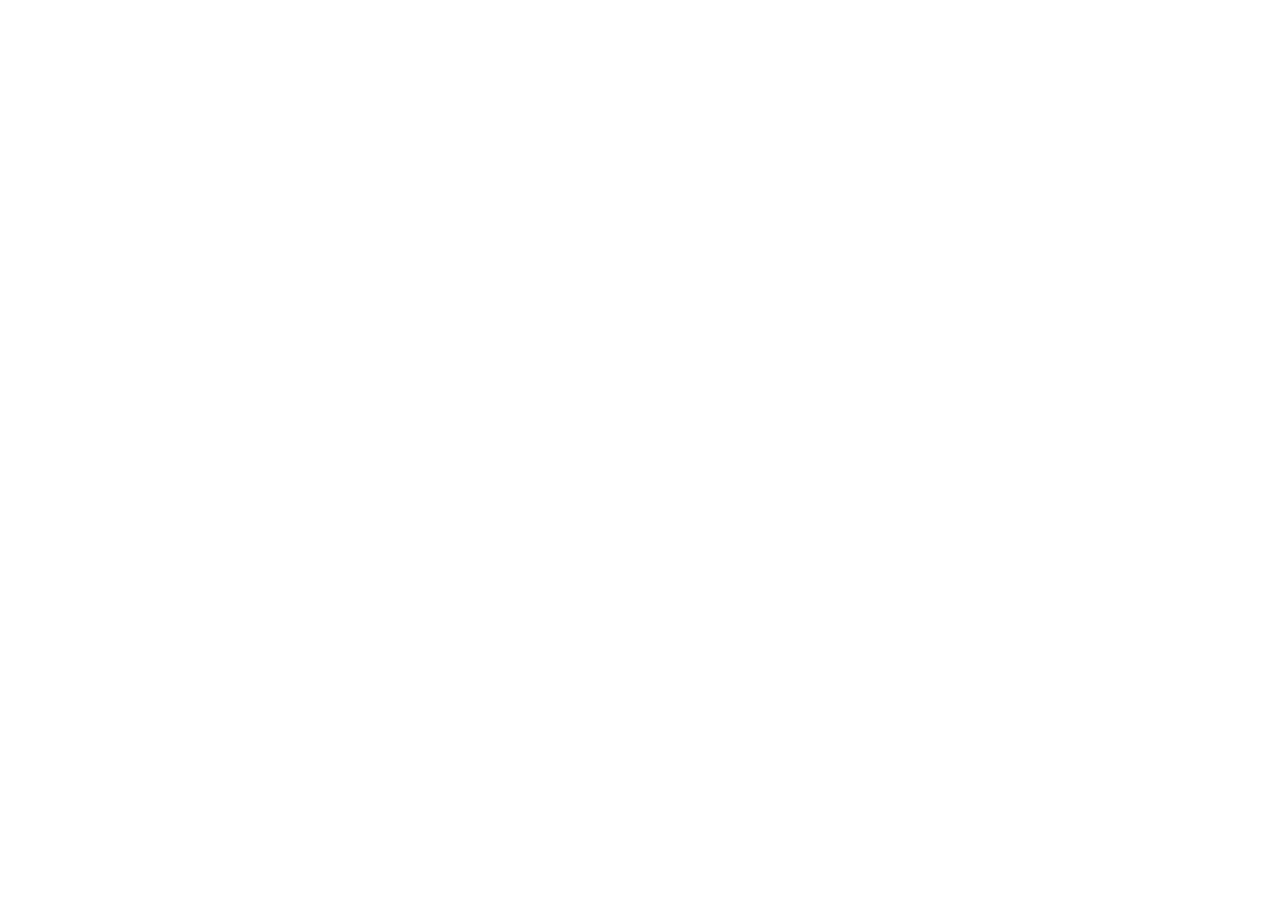
==== src/index.html @ 37e89976 "(main): Initial Commit" ====
<!DOCTYPE html>
<html lang="en">
    <head>
        <meta charset="UTF-8" />
        <meta name="viewport" content="width=device-width, initial-scale=1.0" />
        <title>Olx Clone</title>
        <link rel="stylesheet" href="style.css" />
        <link
            rel="stylesheet"
            href="https://cdnjs.cloudflare.com/ajax/libs/font-awesome/4.7.0/css/font-awesome.min.css"
        />
    </head>
    <body>
        <main>
            <section id="hero-section"></section>
        </main>

        <script src="https://cdn.jsdelivr.net/npm/gsap@3.12.5/dist/gsap.min.js"></script>
        <script src="index.js"></script>
    </body>
</html>
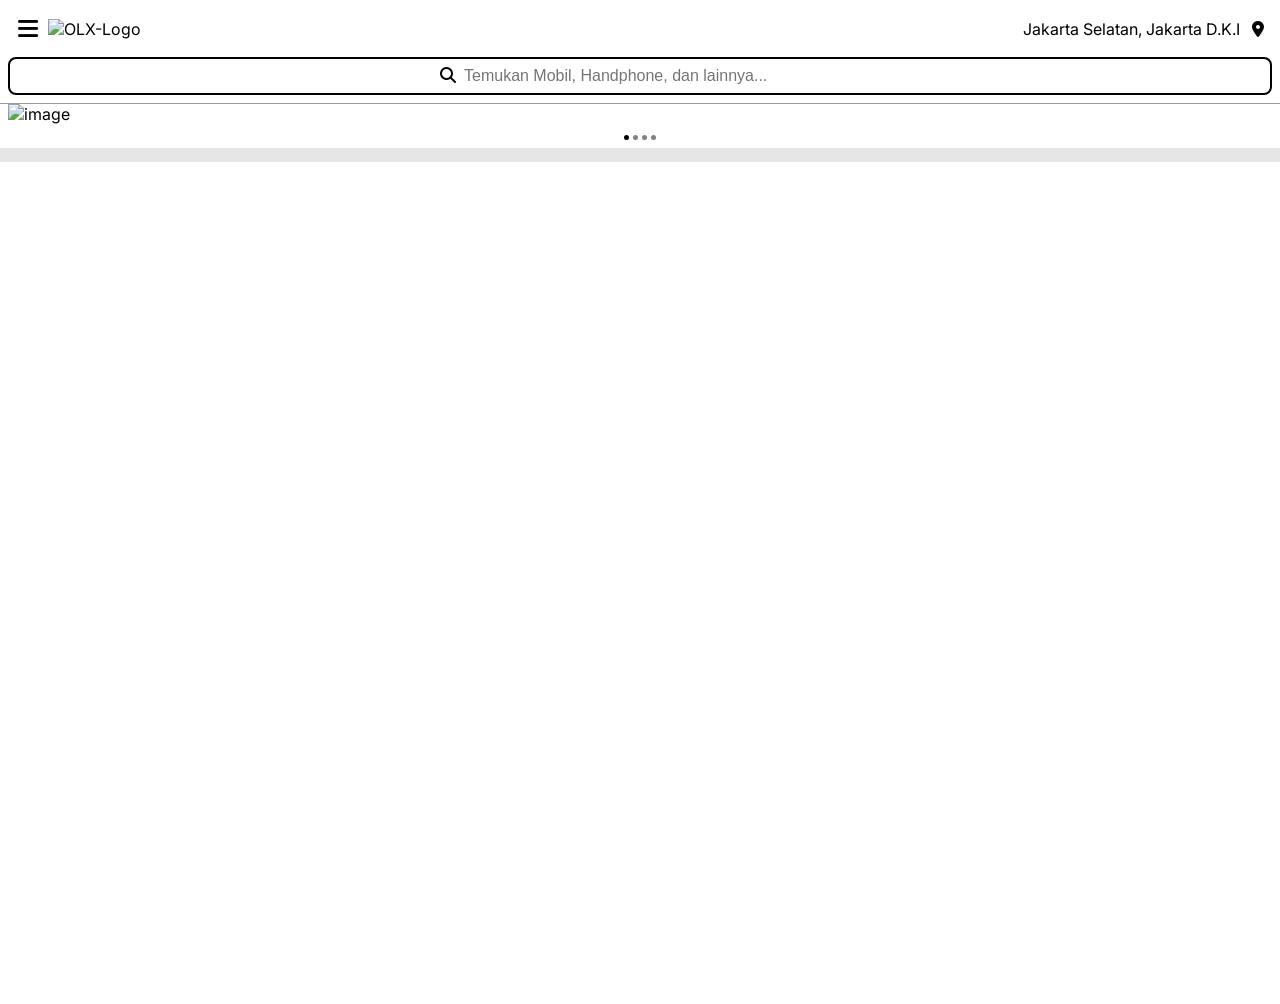
==== commit 9afa887e: "(main): add header-nav" ====
--- a/src/index.html
+++ b/src/index.html
@@ -4,15 +4,108 @@
         <meta charset="UTF-8" />
         <meta name="viewport" content="width=device-width, initial-scale=1.0" />
         <title>Olx Clone</title>
-        <link rel="stylesheet" href="style.css" />
         <link
             rel="stylesheet"
-            href="https://cdnjs.cloudflare.com/ajax/libs/font-awesome/4.7.0/css/font-awesome.min.css"
+            href="https://cdnjs.cloudflare.com/ajax/libs/font-awesome/6.5.1/css/all.min.css"
         />
+        <link rel="preconnect" href="https://fonts.googleapis.com" />
+        <link rel="preconnect" href="https://fonts.gstatic.com" crossorigin />
+        <link
+            href="https://fonts.googleapis.com/css2?family=Inter:wght@100..900&display=swap"
+            rel="stylesheet"
+        />
+        <link rel="stylesheet" href="style.css" />
     </head>
+
     <body>
+        <header>
+            <div class="top-nav">
+                <div class="left-top-nav">
+                    <div class="hamburger-menu">
+                        <i class="fa-solid fa-bars"></i>
+                    </div>
+
+                    <img
+                        src="https://statics.olx.co.id/olxid/astra_branding/olx-indonesia-logo.svg"
+                        alt="OLX-Logo"
+                    />
+                </div>
+
+                <div class="right-top-nav">
+                    <p>
+                        Jakarta Selatan, Jakarta D.K.I
+                        <span><i class="fa-solid fa-location-dot"></i></span>
+                    </p>
+                </div>
+            </div>
+
+            <div class="bot-nav">
+                <div class="search-bar">
+                    <label for="search-id">
+                        <i class="fa-solid fa-magnifying-glass"></i>
+                    </label>
+                    <input
+                        type="search"
+                        name="input-search"
+                        id="search-id"
+                        placeholder="Temukan Mobil, Handphone, dan lainnya..."
+                    />
+                </div>
+            </div>
+        </header>
+
         <main>
-            <section id="hero-section"></section>
+            <section id="hero-section">
+                <div class="image-container">
+                    <img
+                        src="https://apollo.olx.co.id/v1/files/65f72661bf2f7-OLXAUTO/image;f=png;s=480x0"
+                        alt="image"
+                    />
+                </div>
+
+                <div class="dots">
+                    <div class="dot">
+                        <span
+                            style="
+                                border-radius: 9999px;
+                                height: 5px;
+                                width: 5px;
+                                background-color: #010203;
+                                display: inline-block;
+                            "
+                        ></span>
+                        <span
+                            style="
+                                border-radius: 9999px;
+                                height: 5px;
+                                width: 5px;
+                                background-color: grey;
+                                display: inline-block;
+                            "
+                        ></span>
+                        <span
+                            style="
+                                border-radius: 9999px;
+                                height: 5px;
+                                width: 5px;
+                                background-color: grey;
+                                display: inline-block;
+                            "
+                        ></span>
+                        <span
+                            style="
+                                border-radius: 9999px;
+                                height: 5px;
+                                width: 5px;
+                                background-color: grey;
+                                display: inline-block;
+                            "
+                        ></span>
+                    </div>
+                </div>
+            </section>
+
+            <div class="spacer" />
         </main>
 
         <script src="https://cdn.jsdelivr.net/npm/gsap@3.12.5/dist/gsap.min.js"></script>
--- a/src/style.css
+++ b/src/style.css
@@ -0,0 +1,135 @@
+* {
+    margin: 0;
+    padding: 0;
+    box-sizing: border-box;
+}
+
+html,
+body {
+    color: #010203;
+    font-family: 'Inter', sans-serif;
+    -webkit-font-smoothing: antialiased;
+}
+
+body {
+    position: relative;
+}
+
+main {
+    min-height: 100vh;
+    width: 100%;
+    position: relative;
+    overflow-x: hidden;
+}
+
+header {
+    background-color: white;
+    z-index: 50;
+    top: 0px;
+    left: 0px;
+    position: sticky;
+    width: 100%;
+    height: 104px;
+    padding: 8px;
+    display: flex;
+    flex-direction: column;
+    gap: 8px 0;
+    border-bottom: 1px solid hsla(0, 0%, 50%, 0.8);
+}
+
+.top-nav {
+    width: 100%;
+    height: 50%;
+    display: flex;
+    justify-content: space-between;
+    align-items: center;
+}
+
+.bot-nav {
+    width: 100%;
+    height: 38px;
+    padding: 12px 16px;
+    display: flex;
+    align-items: center;
+    justify-content: center;
+    border: 2px solid #010203;
+    border-radius: 8px;
+}
+
+.left-top-nav {
+    display: flex;
+    justify-content: space-between;
+    align-items: center;
+}
+
+.right-top-nav {
+    display: flex;
+    justify-content: space-between;
+    align-items: center;
+}
+
+.hamburger-menu {
+    height: 40px;
+    width: 40px;
+    font-size: 23px;
+    text-align: center;
+    display: flex;
+    align-items: center;
+    justify-content: center;
+}
+
+.right-top-nav p span {
+    margin: 0 8px;
+}
+
+.search-bar label {
+    cursor: pointer;
+}
+
+#search-id {
+    cursor: pointer;
+    padding: 4px;
+    font-size: 16px;
+    white-space: nowrap;
+    overflow: hidden;
+    text-overflow: ellipsis;
+    width: 380px;
+    outline: 0;
+    border: none;
+}
+
+#hero-section {
+    padding: 0 8px;
+    width: 100%;
+    height: 100%;
+}
+
+.image-container img {
+    width: 100%;
+    height: 100%;
+    object-fit: cover;
+}
+
+.dots {
+    width: 100%;
+    display: flex;
+    justify-content: center;
+    align-items: center;
+}
+
+.dot {
+    margin: 0 auto;
+}
+
+.spacer {
+    margin-top: 4px;
+    width: 100%;
+    height: 14px;
+    background-color: hsla(0, 0%, 50%, 0.2);
+}
+
+@media screen and (max-width: 480px) {
+    .hamburger-menu {
+        display: none;
+    }
+}
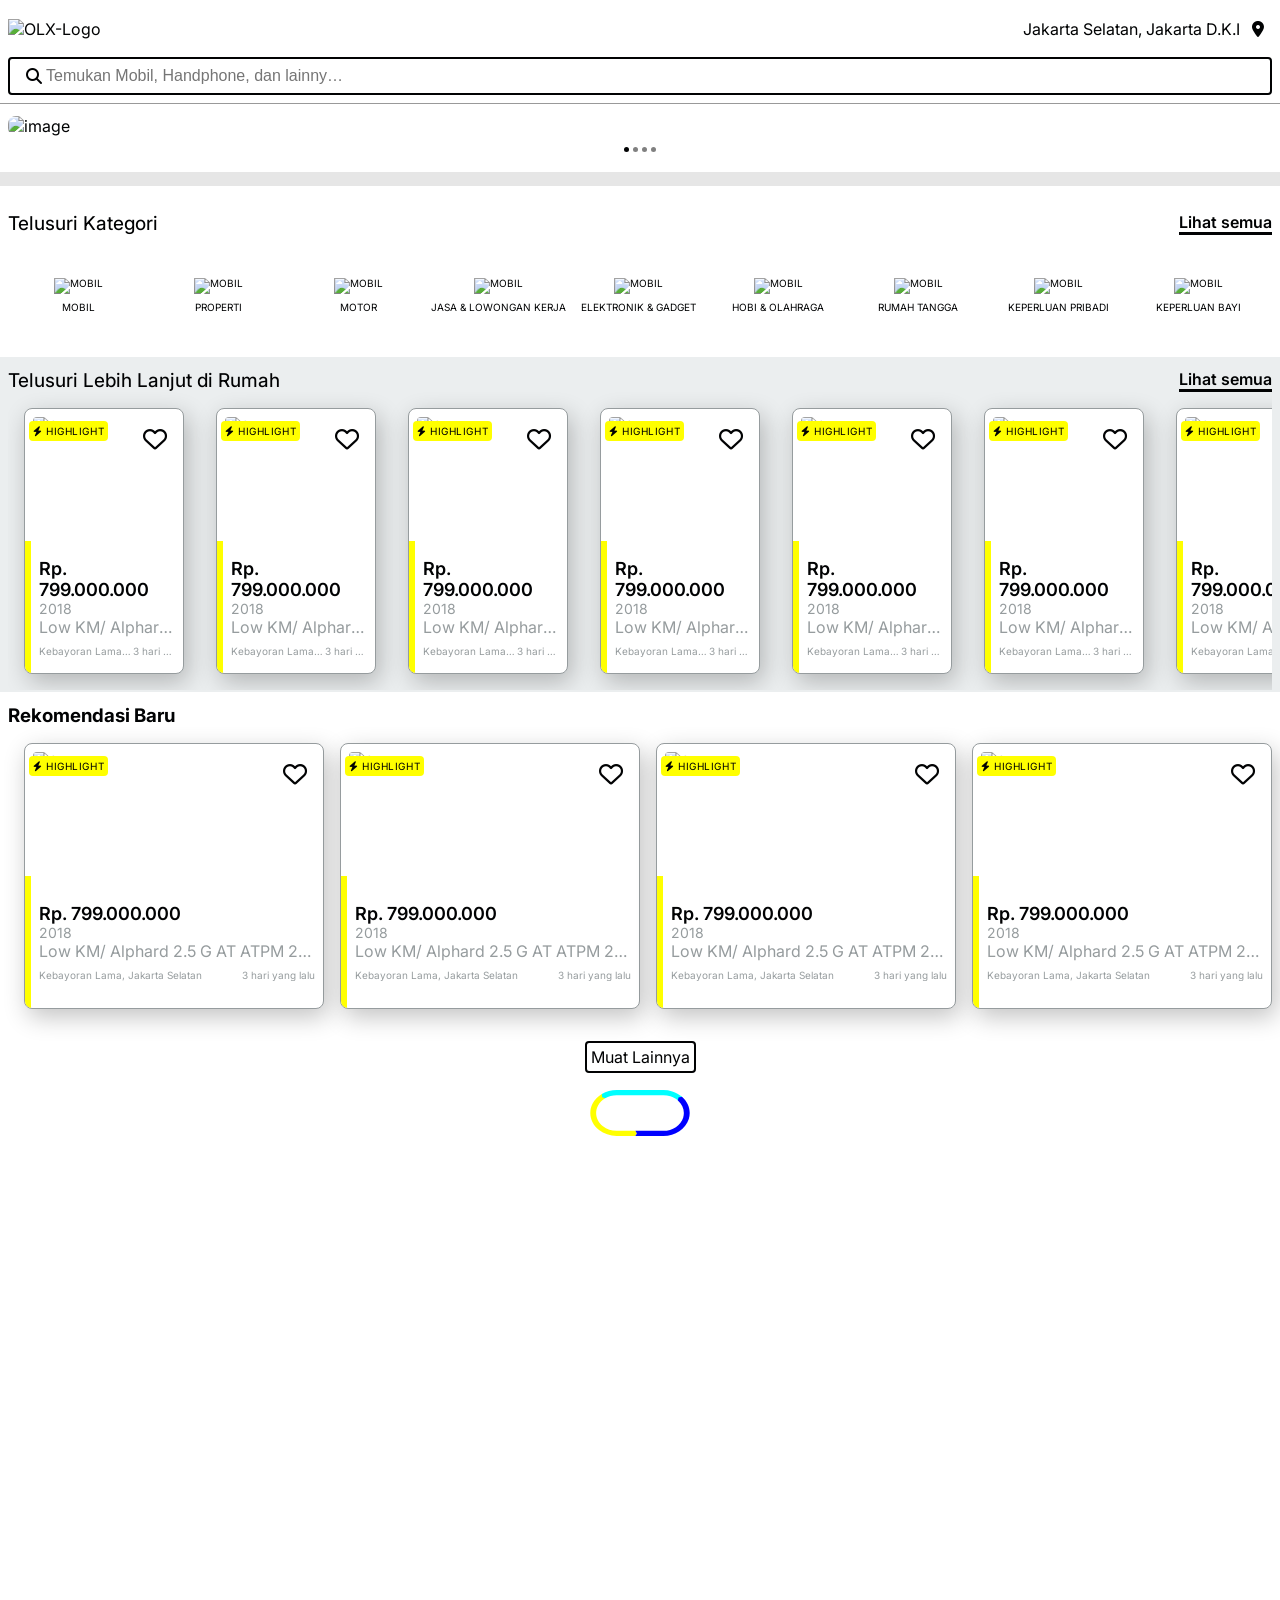
==== commit da958b83: "(main): save-point landing-page" ====
--- a/src/index.html
+++ b/src/index.html
@@ -55,7 +55,7 @@
         </header>
 
         <main>
-            <section id="hero-section">
+            <section id="hero-section" class="container">
                 <div class="image-container">
                     <img
                         src="https://apollo.olx.co.id/v1/files/65f72661bf2f7-OLXAUTO/image;f=png;s=480x0"
@@ -105,7 +105,698 @@
                 </div>
             </section>
 
-            <div class="spacer" />
+            <div class="spacer"></div>
+
+            <section id="category-section" class="container">
+                <div class="category-title">
+                    <span>Telusuri Kategori</span>
+                    <span>Lihat semua</span>
+                </div>
+
+                <div class="category">
+                    <div class="category-icon">
+                        <picture>
+                            <img
+                                src="https://statics.olx.co.id/olxid/category_icons/v4/category_86_2x.png"
+                                alt="mobil"
+                            />
+                        </picture>
+                        <figcaption>mobil</figcaption>
+                    </div>
+                    <div class="category-icon">
+                        <picture>
+                            <img
+                                src="https://statics.olx.co.id/olxid/category_icons/v4/category_88_2x.png"
+                                alt="mobil"
+                            />
+                        </picture>
+                        <figcaption>properti</figcaption>
+                    </div>
+                    <div class="category-icon">
+                        <picture>
+                            <img
+                                src="https://statics.olx.co.id/olxid/category_icons/v4/category_87_2x.png"
+                                alt="mobil"
+                            />
+                        </picture>
+                        <figcaption>motor</figcaption>
+                    </div>
+                    <div class="category-icon">
+                        <picture>
+                            <img
+                                src="https://statics.olx.co.id/olxid/category_icons/v4/category_97_2x.png"
+                                alt="mobil"
+                            />
+                        </picture>
+                        <figcaption>jasa & lowongan kerjA</figcaption>
+                    </div>
+                    <div class="category-icon">
+                        <picture>
+                            <img
+                                src="https://statics.olx.co.id/olxid/category_icons/v4/category_92_2x.png"
+                                alt="mobil"
+                            />
+                        </picture>
+                        <figcaption>ELEKTRONIK & gadget</figcaption>
+                    </div>
+                    <div class="category-icon">
+                        <picture>
+                            <img
+                                src="https://statics.olx.co.id/olxid/category_icons/v4/category_94_2x.png"
+                                alt="mobil"
+                            />
+                        </picture>
+                        <figcaption>hobi & olahraga</figcaption>
+                    </div>
+                    <div class="category-icon">
+                        <picture>
+                            <img
+                                src="https://statics.olx.co.id/olxid/category_icons/v4/category_89_2x.png"
+                                alt="mobil"
+                            />
+                        </picture>
+                        <figcaption>rumah tangga</figcaption>
+                    </div>
+                    <div class="category-icon">
+                        <picture>
+                            <img
+                                src="https://statics.olx.co.id/olxid/category_icons/v4/category_98_2x.png"
+                                alt="mobil"
+                            />
+                        </picture>
+                        <figcaption>keperluan pribadi</figcaption>
+                    </div>
+                    <div class="category-icon">
+                        <picture>
+                            <img
+                                src="https://statics.olx.co.id/olxid/category_icons/v4/category_96_2x.png"
+                                alt="mobil"
+                            />
+                        </picture>
+                        <figcaption>keperluan bayi</figcaption>
+                    </div>
+                    <div class="category-icon">
+                        <picture>
+                            <img
+                                src="https://statics.olx.co.id/olxid/category_icons/v4/category_90_2x.png"
+                                alt="mobil"
+                            />
+                        </picture>
+                        <figcaption>kantor & industri</figcaption>
+                    </div>
+                </div>
+            </section>
+
+            <section
+                id="product-section"
+                class="container"
+                style="background-color: #ebeeef"
+            >
+                <div class="category-title">
+                    <span>Telusuri Lebih Lanjut di Rumah</span>
+                    <span>Lihat semua</span>
+                </div>
+
+                <div class="category">
+                    <div class="card-product">
+                        <a href="detail.html" class="card">
+                            <div class="top-card">
+                                <figure>
+                                    <img
+                                        src="https://apollo.olx.co.id:443/v1/files/65fae90550500-ID/image;s=272x0"
+                                        alt="foto"
+                                    />
+                                    <span
+                                        ><i class="fa-solid fa-bolt"></i>
+                                        Highlight</span
+                                    >
+                                    <span
+                                        ><i class="fa-regular fa-heart"></i
+                                    ></span>
+                                </figure>
+                            </div>
+
+                            <div class="bottom-card">
+                                <div class="top-caption">
+                                    <span class="ib price"
+                                        >Rp. 799.000.000</span
+                                    >
+                                    <span class="ib year">2018</span>
+                                    <span class="ib caption"
+                                        >Low KM/ Alphard 2.5 G AT ATPM 2018
+                                        Istimewa</span
+                                    >
+                                </div>
+                                <div class="bottom-caption">
+                                    <span>
+                                        Kebayoran Lama, Jakarta Selatan
+                                    </span>
+                                    <span>3 hari yang lalu</span>
+                                </div>
+                            </div>
+                        </a>
+                    </div>
+                    <div class="card-product">
+                        <a href="detail.html" class="card">
+                            <div class="top-card">
+                                <figure>
+                                    <img
+                                        src="https://apollo.olx.co.id:443/v1/files/65fae90550500-ID/image;s=272x0"
+                                        alt="foto"
+                                    />
+                                    <span
+                                        ><i class="fa-solid fa-bolt"></i>
+                                        Highlight</span
+                                    >
+                                    <span
+                                        ><i class="fa-regular fa-heart"></i
+                                    ></span>
+                                </figure>
+                            </div>
+
+                            <div class="bottom-card">
+                                <div class="top-caption">
+                                    <span class="ib price"
+                                        >Rp. 799.000.000</span
+                                    >
+                                    <span class="ib year">2018</span>
+                                    <span class="ib caption"
+                                        >Low KM/ Alphard 2.5 G AT ATPM 2018
+                                        Istimewa</span
+                                    >
+                                </div>
+                                <div class="bottom-caption">
+                                    <span>
+                                        Kebayoran Lama, Jakarta Selatan
+                                    </span>
+                                    <span>3 hari yang lalu</span>
+                                </div>
+                            </div>
+                        </a>
+                    </div>
+                    <div class="card-product">
+                        <a href="detail.html" class="card">
+                            <div class="top-card">
+                                <figure>
+                                    <img
+                                        src="https://apollo.olx.co.id:443/v1/files/65fae90550500-ID/image;s=272x0"
+                                        alt="foto"
+                                    />
+                                    <span
+                                        ><i class="fa-solid fa-bolt"></i>
+                                        Highlight</span
+                                    >
+                                    <span
+                                        ><i class="fa-regular fa-heart"></i
+                                    ></span>
+                                </figure>
+                            </div>
+
+                            <div class="bottom-card">
+                                <div class="top-caption">
+                                    <span class="ib price"
+                                        >Rp. 799.000.000</span
+                                    >
+                                    <span class="ib year">2018</span>
+                                    <span class="ib caption"
+                                        >Low KM/ Alphard 2.5 G AT ATPM 2018
+                                        Istimewa</span
+                                    >
+                                </div>
+                                <div class="bottom-caption">
+                                    <span>
+                                        Kebayoran Lama, Jakarta Selatan
+                                    </span>
+                                    <span>3 hari yang lalu</span>
+                                </div>
+                            </div>
+                        </a>
+                    </div>
+                    <div class="card-product">
+                        <a href="detail.html" class="card">
+                            <div class="top-card">
+                                <figure>
+                                    <img
+                                        src="https://apollo.olx.co.id:443/v1/files/65fae90550500-ID/image;s=272x0"
+                                        alt="foto"
+                                    />
+                                    <span
+                                        ><i class="fa-solid fa-bolt"></i>
+                                        Highlight</span
+                                    >
+                                    <span
+                                        ><i class="fa-regular fa-heart"></i
+                                    ></span>
+                                </figure>
+                            </div>
+
+                            <div class="bottom-card">
+                                <div class="top-caption">
+                                    <span class="ib price"
+                                        >Rp. 799.000.000</span
+                                    >
+                                    <span class="ib year">2018</span>
+                                    <span class="ib caption"
+                                        >Low KM/ Alphard 2.5 G AT ATPM 2018
+                                        Istimewa</span
+                                    >
+                                </div>
+                                <div class="bottom-caption">
+                                    <span>
+                                        Kebayoran Lama, Jakarta Selatan
+                                    </span>
+                                    <span>3 hari yang lalu</span>
+                                </div>
+                            </div>
+                        </a>
+                    </div>
+                    <div class="card-product">
+                        <a href="detail.html" class="card">
+                            <div class="top-card">
+                                <figure>
+                                    <img
+                                        src="https://apollo.olx.co.id:443/v1/files/65fae90550500-ID/image;s=272x0"
+                                        alt="foto"
+                                    />
+                                    <span
+                                        ><i class="fa-solid fa-bolt"></i>
+                                        Highlight</span
+                                    >
+                                    <span
+                                        ><i class="fa-regular fa-heart"></i
+                                    ></span>
+                                </figure>
+                            </div>
+
+                            <div class="bottom-card">
+                                <div class="top-caption">
+                                    <span class="ib price"
+                                        >Rp. 799.000.000</span
+                                    >
+                                    <span class="ib year">2018</span>
+                                    <span class="ib caption"
+                                        >Low KM/ Alphard 2.5 G AT ATPM 2018
+                                        Istimewa</span
+                                    >
+                                </div>
+                                <div class="bottom-caption">
+                                    <span>
+                                        Kebayoran Lama, Jakarta Selatan
+                                    </span>
+                                    <span>3 hari yang lalu</span>
+                                </div>
+                            </div>
+                        </a>
+                    </div>
+                    <div class="card-product">
+                        <a href="detail.html" class="card">
+                            <div class="top-card">
+                                <figure>
+                                    <img
+                                        src="https://apollo.olx.co.id:443/v1/files/65fae90550500-ID/image;s=272x0"
+                                        alt="foto"
+                                    />
+                                    <span
+                                        ><i class="fa-solid fa-bolt"></i>
+                                        Highlight</span
+                                    >
+                                    <span
+                                        ><i class="fa-regular fa-heart"></i
+                                    ></span>
+                                </figure>
+                            </div>
+
+                            <div class="bottom-card">
+                                <div class="top-caption">
+                                    <span class="ib price"
+                                        >Rp. 799.000.000</span
+                                    >
+                                    <span class="ib year">2018</span>
+                                    <span class="ib caption"
+                                        >Low KM/ Alphard 2.5 G AT ATPM 2018
+                                        Istimewa</span
+                                    >
+                                </div>
+                                <div class="bottom-caption">
+                                    <span>
+                                        Kebayoran Lama, Jakarta Selatan
+                                    </span>
+                                    <span>3 hari yang lalu</span>
+                                </div>
+                            </div>
+                        </a>
+                    </div>
+                    <div class="card-product">
+                        <a href="detail.html" class="card">
+                            <div class="top-card">
+                                <figure>
+                                    <img
+                                        src="https://apollo.olx.co.id:443/v1/files/65fae90550500-ID/image;s=272x0"
+                                        alt="foto"
+                                    />
+                                    <span
+                                        ><i class="fa-solid fa-bolt"></i>
+                                        Highlight</span
+                                    >
+                                    <span
+                                        ><i class="fa-regular fa-heart"></i
+                                    ></span>
+                                </figure>
+                            </div>
+
+                            <div class="bottom-card">
+                                <div class="top-caption">
+                                    <span class="ib price"
+                                        >Rp. 799.000.000</span
+                                    >
+                                    <span class="ib year">2018</span>
+                                    <span class="ib caption"
+                                        >Low KM/ Alphard 2.5 G AT ATPM 2018
+                                        Istimewa</span
+                                    >
+                                </div>
+                                <div class="bottom-caption">
+                                    <span>
+                                        Kebayoran Lama, Jakarta Selatan
+                                    </span>
+                                    <span>3 hari yang lalu</span>
+                                </div>
+                            </div>
+                        </a>
+                    </div>
+                    <div class="card-product">
+                        <a href="detail.html" class="card">
+                            <div class="top-card">
+                                <figure>
+                                    <img
+                                        src="https://apollo.olx.co.id:443/v1/files/65fae90550500-ID/image;s=272x0"
+                                        alt="foto"
+                                    />
+                                    <span
+                                        ><i class="fa-solid fa-bolt"></i>
+                                        Highlight</span
+                                    >
+                                    <span
+                                        ><i class="fa-regular fa-heart"></i
+                                    ></span>
+                                </figure>
+                            </div>
+
+                            <div class="bottom-card">
+                                <div class="top-caption">
+                                    <span class="ib price"
+                                        >Rp. 799.000.000</span
+                                    >
+                                    <span class="ib year">2018</span>
+                                    <span class="ib caption"
+                                        >Low KM/ Alphard 2.5 G AT ATPM 2018
+                                        Istimewa</span
+                                    >
+                                </div>
+                                <div class="bottom-caption">
+                                    <span>
+                                        Kebayoran Lama, Jakarta Selatan
+                                    </span>
+                                    <span>3 hari yang lalu</span>
+                                </div>
+                            </div>
+                        </a>
+                    </div>
+                    <div class="card-product">
+                        <a href="detail.html" class="card">
+                            <div class="top-card">
+                                <figure>
+                                    <img
+                                        src="https://apollo.olx.co.id:443/v1/files/65fae90550500-ID/image;s=272x0"
+                                        alt="foto"
+                                    />
+                                    <span
+                                        ><i class="fa-solid fa-bolt"></i>
+                                        Highlight</span
+                                    >
+                                    <span
+                                        ><i class="fa-regular fa-heart"></i
+                                    ></span>
+                                </figure>
+                            </div>
+
+                            <div class="bottom-card">
+                                <div class="top-caption">
+                                    <span class="ib price"
+                                        >Rp. 799.000.000</span
+                                    >
+                                    <span class="ib year">2018</span>
+                                    <span class="ib caption"
+                                        >Low KM/ Alphard 2.5 G AT ATPM 2018
+                                        Istimewa</span
+                                    >
+                                </div>
+                                <div class="bottom-caption">
+                                    <span>
+                                        Kebayoran Lama, Jakarta Selatan
+                                    </span>
+                                    <span>3 hari yang lalu</span>
+                                </div>
+                            </div>
+                        </a>
+                    </div>
+                    <div class="card-product">
+                        <a href="detail.html" class="card">
+                            <div class="top-card">
+                                <figure>
+                                    <img
+                                        src="https://apollo.olx.co.id:443/v1/files/65fae90550500-ID/image;s=272x0"
+                                        alt="foto"
+                                    />
+                                    <span
+                                        ><i class="fa-solid fa-bolt"></i>
+                                        Highlight</span
+                                    >
+                                    <span
+                                        ><i class="fa-regular fa-heart"></i
+                                    ></span>
+                                </figure>
+                            </div>
+
+                            <div class="bottom-card">
+                                <div class="top-caption">
+                                    <span class="ib price"
+                                        >Rp. 799.000.000</span
+                                    >
+                                    <span class="ib year">2018</span>
+                                    <span class="ib caption"
+                                        >Low KM/ Alphard 2.5 G AT ATPM 2018
+                                        Istimewa</span
+                                    >
+                                </div>
+                                <div class="bottom-caption">
+                                    <span>
+                                        Kebayoran Lama, Jakarta Selatan
+                                    </span>
+                                    <span>3 hari yang lalu</span>
+                                </div>
+                            </div>
+                        </a>
+                    </div>
+                </div>
+            </section>
+
+            <section id="highlight-section" class="container">
+                <h3>Rekomendasi Baru</h3>
+
+                <div class="highlight-product">
+                    <div class="card-product">
+                        <a href="detail.html" class="card">
+                            <div class="top-card">
+                                <figure>
+                                    <img
+                                        src="https://apollo.olx.co.id:443/v1/files/65fae90550500-ID/image;s=272x0"
+                                        alt="foto"
+                                    />
+                                    <span
+                                        ><i class="fa-solid fa-bolt"></i>
+                                        Highlight</span
+                                    >
+                                    <span
+                                        ><i class="fa-regular fa-heart"></i
+                                    ></span>
+                                </figure>
+                            </div>
+
+                            <div class="bottom-card">
+                                <div class="top-caption">
+                                    <span class="ib price"
+                                        >Rp. 799.000.000</span
+                                    >
+                                    <span class="ib year">2018</span>
+                                    <span class="ib caption"
+                                        >Low KM/ Alphard 2.5 G AT ATPM 2018
+                                        Istimewa</span
+                                    >
+                                </div>
+                                <div class="bottom-caption">
+                                    <span>
+                                        Kebayoran Lama, Jakarta Selatan
+                                    </span>
+                                    <span>3 hari yang lalu</span>
+                                </div>
+                            </div>
+                        </a>
+                    </div>
+                    <div class="card-product">
+                        <a href="detail.html" class="card">
+                            <div class="top-card">
+                                <figure>
+                                    <img
+                                        src="https://apollo.olx.co.id:443/v1/files/65fae90550500-ID/image;s=272x0"
+                                        alt="foto"
+                                    />
+                                    <span
+                                        ><i class="fa-solid fa-bolt"></i>
+                                        Highlight</span
+                                    >
+                                    <span
+                                        ><i class="fa-regular fa-heart"></i
+                                    ></span>
+                                </figure>
+                            </div>
+
+                            <div class="bottom-card">
+                                <div class="top-caption">
+                                    <span class="ib price"
+                                        >Rp. 799.000.000</span
+                                    >
+                                    <span class="ib year">2018</span>
+                                    <span class="ib caption"
+                                        >Low KM/ Alphard 2.5 G AT ATPM 2018
+                                        Istimewa</span
+                                    >
+                                </div>
+                                <div class="bottom-caption">
+                                    <span>
+                                        Kebayoran Lama, Jakarta Selatan
+                                    </span>
+                                    <span>3 hari yang lalu</span>
+                                </div>
+                            </div>
+                        </a>
+                    </div>
+                    <div class="card-product">
+                        <a href="detail.html" class="card">
+                            <div class="top-card">
+                                <figure>
+                                    <img
+                                        src="https://apollo.olx.co.id:443/v1/files/65fae90550500-ID/image;s=272x0"
+                                        alt="foto"
+                                    />
+                                    <span
+                                        ><i class="fa-solid fa-bolt"></i>
+                                        Highlight</span
+                                    >
+                                    <span
+                                        ><i class="fa-regular fa-heart"></i
+                                    ></span>
+                                </figure>
+                            </div>
+
+                            <div class="bottom-card">
+                                <div class="top-caption">
+                                    <span class="ib price"
+                                        >Rp. 799.000.000</span
+                                    >
+                                    <span class="ib year">2018</span>
+                                    <span class="ib caption"
+                                        >Low KM/ Alphard 2.5 G AT ATPM 2018
+                                        Istimewa</span
+                                    >
+                                </div>
+                                <div class="bottom-caption">
+                                    <span>
+                                        Kebayoran Lama, Jakarta Selatan
+                                    </span>
+                                    <span>3 hari yang lalu</span>
+                                </div>
+                            </div>
+                        </a>
+                    </div>
+                    <div class="card-product">
+                        <a href="detail.html" class="card">
+                            <div class="top-card">
+                                <figure>
+                                    <img
+                                        src="https://apollo.olx.co.id:443/v1/files/65fae90550500-ID/image;s=272x0"
+                                        alt="foto"
+                                    />
+                                    <span
+                                        ><i class="fa-solid fa-bolt"></i>
+                                        Highlight</span
+                                    >
+                                    <span
+                                        ><i class="fa-regular fa-heart"></i
+                                    ></span>
+                                </figure>
+                            </div>
+
+                            <div class="bottom-card">
+                                <div class="top-caption">
+                                    <span class="ib price"
+                                        >Rp. 799.000.000</span
+                                    >
+                                    <span class="ib year">2018</span>
+                                    <span class="ib caption"
+                                        >Low KM/ Alphard 2.5 G AT ATPM 2018
+                                        Istimewa</span
+                                    >
+                                </div>
+                                <div class="bottom-caption">
+                                    <span>
+                                        Kebayoran Lama, Jakarta Selatan
+                                    </span>
+                                    <span>3 hari yang lalu</span>
+                                </div>
+                            </div>
+                        </a>
+                    </div>
+                </div>
+
+                <div class="load-more">
+                    <span>Muat Lainnya</span>
+                </div>
+
+                <div
+                    style="
+                        margin-top: 14px;
+                        width: 100%;
+                        height: 100%;
+                        display: flex;
+                        justify-content: center;
+                        align-items: center;
+                    "
+                >
+                    <svg width="104" height="48" viewBox="0 0 1603 768">
+                        <g>
+                            <path
+                                style="fill: #ffffff"
+                                d="M434.442 16.944h718.82c202.72 0 367.057 164.337 367.057 367.058s-164.337 367.057-367.057 367.057h-718.82c-202.721 0-367.058-164.337-367.058-367.058s164.337-367.058 367.058-367.058z"
+                            ></path>
+                            <path
+                                style="fill: yellow"
+                                d="M427.241 669.489c-80.917 0-158.59-25.926-218.705-73.004l-0.016-0.014c-69.113-54.119-108.754-131.557-108.754-212.474 0-41.070 9.776-80.712 29.081-117.797 25.058-48.139 64.933-89.278 115.333-118.966l-52.379-67.581c-64.73 38.122-115.955 90.98-148.159 152.845-24.842 47.745-37.441 98.726-37.441 151.499 0 104.027 50.962 203.61 139.799 273.175h0.016c77.312 60.535 177.193 93.887 281.22 93.887h299.699l25.138-40.783-25.138-40.783h-299.698z"
+                            ></path>
+                            <path
+                                style="fill: cyan"
+                                d="M1318.522 38.596v0c-45.72-14.369-93.752-21.658-142.762-21.658h-748.511c-84.346 0-165.764 21.683-235.441 62.713l3.118 51.726 49.245 15.865c54.16-31.895 117.452-48.739 183.073-48.739h748.511c38.159 0 75.52 5.657 111.029 16.829v0c44.91 14.111 86.594 37.205 120.526 66.792l66.163-57.68c-43.616-38.010-97.197-67.703-154.957-85.852z"
+                            ></path>
+                            <path
+                                style="fill: blue"
+                                d="M1473.479 124.453l-55.855 9.91-10.307 47.76c61.844 53.929 95.92 125.617 95.92 201.88 0 25.235-3.772 50.26-11.214 74.363-38.348 124.311-168.398 211.129-316.262 211.129h-448.812l25.121 40.783-25.121 40.783h448.812c190.107 0 357.303-111.638 406.613-271.498 9.572-31.009 14.423-63.162 14.423-95.559 0-98.044-43.805-190.216-123.317-259.551z"
+                            ></path>
+                        </g>
+                    </svg>
+                </div>
+            </section>
+
+            <div style="height: 100vh"></div>
         </main>
 
         <script src="https://cdn.jsdelivr.net/npm/gsap@3.12.5/dist/gsap.min.js"></script>
--- a/src/style.css
+++ b/src/style.css
@@ -17,6 +17,8 @@
 
 main {
     min-height: 100vh;
+    max-width: 1280px;
+    margin: 0 auto;
     width: 100%;
     position: relative;
     overflow-x: hidden;
@@ -53,7 +55,7 @@
     align-items: center;
     justify-content: center;
     border: 2px solid #010203;
-    border-radius: 8px;
+    border-radius: 4px;
 }
 
 .left-top-nav {
@@ -66,6 +68,7 @@
     display: flex;
     justify-content: space-between;
     align-items: center;
+    overflow: hidden;
 }
 
 .hamburger-menu {
@@ -82,6 +85,28 @@
     margin: 0 8px;
 }
 
+.right-top-nav p {
+    margin-left: 8px;
+    text-overflow: ellipsis;
+    text-wrap: nowrap;
+}
+
+input[type='search'] {
+    overflow: hidden;
+}
+
+input[type='search']::placeholder {
+    text-overflow: ellipsis;
+    width: 80%;
+}
+
+.search-bar {
+    width: 100%;
+    display: flex;
+    align-items: center;
+    justify-content: center;
+}
+
 .search-bar label {
     cursor: pointer;
 }
@@ -98,8 +123,8 @@
     border: none;
 }
 
-#hero-section {
-    padding: 0 8px;
+.container {
+    padding: 12px 8px 2px;
     width: 100%;
     height: 100%;
 }
@@ -108,6 +133,7 @@
     width: 100%;
     height: 100%;
     object-fit: cover;
+    border-radius: 8px;
 }
 
 .dots {
@@ -122,14 +148,249 @@
 }
 
 .spacer {
-    margin-top: 4px;
+    margin: 14px 0;
     width: 100%;
     height: 14px;
     background-color: hsla(0, 0%, 50%, 0.2);
 }
 
-@media screen and (max-width: 480px) {
+.category-title {
+    display: flex;
+    align-items: center;
+    justify-content: space-between;
+    font-size: 19px;
+}
+
+.category-title span {
+    font-weight: 450;
+    display: block;
+}
+
+.category-title span:nth-of-type(2) {
+    font-size: 16px;
+    font-weight: 600;
+    border-bottom: 3px solid #010203;
+}
+
+.category-icon {
+    height: 100px;
+    min-width: 140px;
+    width: 100%;
+    display: flex;
+    justify-content: center;
+    align-items: center;
+    flex-direction: column;
+    text-transform: uppercase;
+    margin: 10px 0;
+    line-height: 1;
+    text-align: center;
+    font-size: 10px;
+}
+
+.category-icon img {
+    width: 48px;
+    object-fit: cover;
+}
+.category-icon figcaption {
+    margin-top: 8px;
+}
+
+.category {
+    display: flex;
+    align-items: center;
+    justify-content: space-between;
+    flex-flow: row nowrap;
+    overflow-x: auto;
+}
+
+.category::-webkit-scrollbar {
+    height: 7px;
+    width: 7px;
+}
+.category::-webkit-scrollbar-track {
+    border-radius: 0px;
+    background-color: #ffffff;
+}
+
+.category::-webkit-scrollbar-track:hover {
+    background-color: #ffffff;
+}
+
+.category::-webkit-scrollbar-track:active {
+    background-color: #b8c0c2;
+}
+
+.category::-webkit-scrollbar-thumb {
+    border-radius: 5px;
+    background-color: #b8c0c2;
+}
+
+.category::-webkit-scrollbar-thumb:hover {
+    background-color: #969c9e;
+}
+
+.category::-webkit-scrollbar-thumb:active {
+    background-color: #7f8486;
+}
+
+.card-product {
+    min-width: 160px;
+    width: calc(100% - 16px);
+    height: 266px;
+    margin: 0 8px;
+    margin: 16px;
+}
+
+.card {
+    border-radius: 8px;
+    border: 1px solid #969c9e;
+    width: 100%;
+    height: 100%;
+    display: flex;
+    flex-direction: column;
+    align-items: center;
+    justify-content: center;
+    background-color: #ffffff;
+    overflow: hidden;
+    box-shadow: 4px 8px 24px 0px rgba(1, 2, 3, 0.24);
+}
+
+.top-card {
+    padding: 8px;
+    width: 100%;
+    height: 50%;
+}
+.top-card span {
+    position: absolute;
+}
+
+.top-card figure {
+    width: 100%;
+    height: 100%;
+    position: relative;
+}
+
+.top-card figure img {
+    border-radius: 4px;
+    width: 100%;
+    height: 100%;
+    object-fit: cover;
+}
+
+.top-card span:nth-of-type(1) {
+    top: 4px;
+    left: 0;
+    transform: translateX(-4px);
+    font-size: 10px;
+    background-color: yellow;
+    text-transform: uppercase;
+    letter-spacing: 0.55px;
+    padding: 4px;
+    border-radius: 4px;
+}
+.top-card span:nth-of-type(2) {
+    right: 0;
+    top: 0;
+    font-size: 24px;
+    background-color: #ffffff;
+    padding: 8px;
+    border-radius: 9999px;
+}
+
+.top-card span:nth-of-type(2):hover {
+    color: #ffffff;
+    background-color: #010203;
+    transition: all 300ms ease;
+}
+
+.bottom-card {
+    height: 50%;
+    width: 100%;
+    display: flex;
+    flex-direction: column;
+    justify-content: center;
+    padding: 8px;
+    gap: 8px;
+    border-left: 6px solid yellow;
+}
+
+.top-caption {
+}
+
+.price {
+    font-weight: 600;
+    font-size: clamp(16px, 10vw, 18px);
+}
+
+.year {
+    color: #969c9e;
+    font-size: clamp(10px, 10vw, 14px);
+}
+
+.caption {
+    color: #969c9e;
+    white-space: nowrap;
+    overflow: hidden;
+    text-overflow: ellipsis;
+}
+
+.bottom-caption {
+    color: #969c9e;
+    display: flex;
+    align-items: center;
+    justify-content: space-between;
+    font-size: 10px;
+    width: 100%;
+}
+
+.bottom-caption span {
+    display: block;
+    overflow: hidden;
+}
+
+.bottom-caption span:nth-of-type(1) {
+    max-width: 70%;
+    white-space: nowrap;
+    text-overflow: ellipsis;
+}
+
+.bottom-caption span:nth-of-type(2) {
+    white-space: nowrap;
+    text-overflow: ellipsis;
+}
+
+.ib {
+    display: block;
+}
+
+.highlight-product {
+    display: grid;
+    grid-template-columns: repeat(auto-fit, minmax(160px, 1fr));
+}
+
+.load-more {
+    margin: 16px 0;
+    width: 100%;
+    display: flex;
+    justify-content: center;
+    align-items: center;
+}
+.load-more span {
+    padding: 4px;
+    border: 2px solid #010203;
+    border-radius: 4px;
+}
+a {
+    text-decoration: none;
+    color: inherit;
+}
+
+@media (min-width: 480px) {
     .hamburger-menu {
         display: none;
     }
-}
+
+    .search-bar {
+        justify-content: left;
+    }
+}
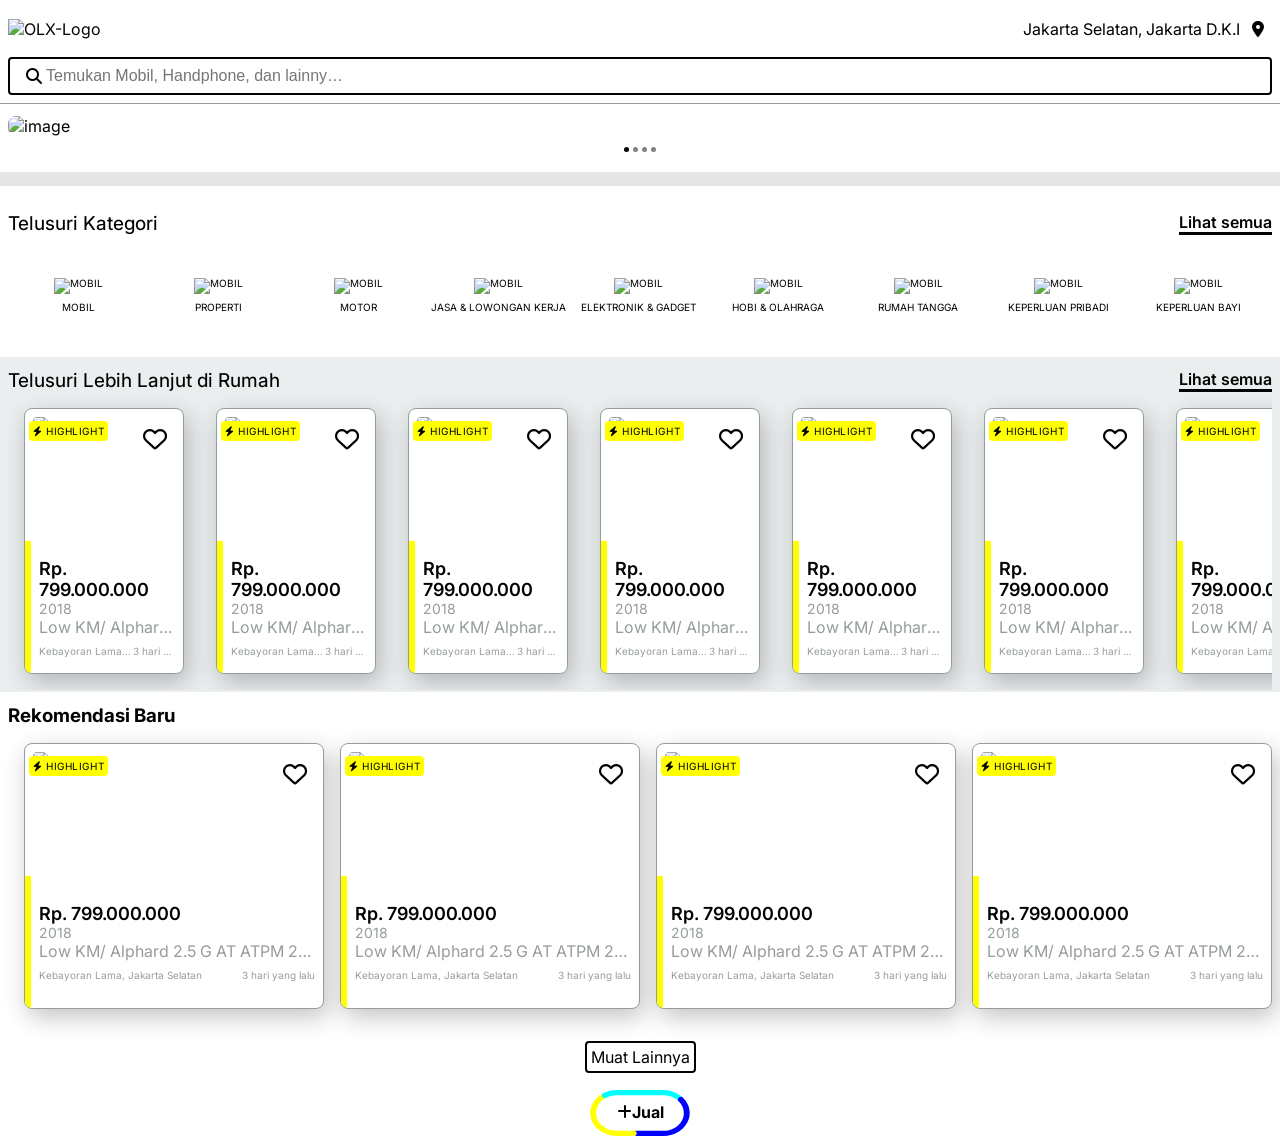
==== commit 2878e560: "(main): footer on progress" ====
--- a/src/index.html
+++ b/src/index.html
@@ -773,30 +773,43 @@
                         align-items: center;
                     "
                 >
-                    <svg width="104" height="48" viewBox="0 0 1603 768">
-                        <g>
-                            <path
-                                style="fill: #ffffff"
-                                d="M434.442 16.944h718.82c202.72 0 367.057 164.337 367.057 367.058s-164.337 367.057-367.057 367.057h-718.82c-202.721 0-367.058-164.337-367.058-367.058s164.337-367.058 367.058-367.058z"
-                            ></path>
-                            <path
-                                style="fill: yellow"
-                                d="M427.241 669.489c-80.917 0-158.59-25.926-218.705-73.004l-0.016-0.014c-69.113-54.119-108.754-131.557-108.754-212.474 0-41.070 9.776-80.712 29.081-117.797 25.058-48.139 64.933-89.278 115.333-118.966l-52.379-67.581c-64.73 38.122-115.955 90.98-148.159 152.845-24.842 47.745-37.441 98.726-37.441 151.499 0 104.027 50.962 203.61 139.799 273.175h0.016c77.312 60.535 177.193 93.887 281.22 93.887h299.699l25.138-40.783-25.138-40.783h-299.698z"
-                            ></path>
-                            <path
-                                style="fill: cyan"
-                                d="M1318.522 38.596v0c-45.72-14.369-93.752-21.658-142.762-21.658h-748.511c-84.346 0-165.764 21.683-235.441 62.713l3.118 51.726 49.245 15.865c54.16-31.895 117.452-48.739 183.073-48.739h748.511c38.159 0 75.52 5.657 111.029 16.829v0c44.91 14.111 86.594 37.205 120.526 66.792l66.163-57.68c-43.616-38.010-97.197-67.703-154.957-85.852z"
-                            ></path>
-                            <path
-                                style="fill: blue"
-                                d="M1473.479 124.453l-55.855 9.91-10.307 47.76c61.844 53.929 95.92 125.617 95.92 201.88 0 25.235-3.772 50.26-11.214 74.363-38.348 124.311-168.398 211.129-316.262 211.129h-448.812l25.121 40.783-25.121 40.783h448.812c190.107 0 357.303-111.638 406.613-271.498 9.572-31.009 14.423-63.162 14.423-95.559 0-98.044-43.805-190.216-123.317-259.551z"
-                            ></path>
-                        </g>
-                    </svg>
+                    <div style="position: relative">
+                        <svg width="104" height="48" viewBox="0 0 1603 768">
+                            <g>
+                                <path
+                                    style="fill: #ffffff"
+                                    d="M434.442 16.944h718.82c202.72 0 367.057 164.337 367.057 367.058s-164.337 367.057-367.057 367.057h-718.82c-202.721 0-367.058-164.337-367.058-367.058s164.337-367.058 367.058-367.058z"
+                                ></path>
+                                <path
+                                    style="fill: yellow"
+                                    d="M427.241 669.489c-80.917 0-158.59-25.926-218.705-73.004l-0.016-0.014c-69.113-54.119-108.754-131.557-108.754-212.474 0-41.070 9.776-80.712 29.081-117.797 25.058-48.139 64.933-89.278 115.333-118.966l-52.379-67.581c-64.73 38.122-115.955 90.98-148.159 152.845-24.842 47.745-37.441 98.726-37.441 151.499 0 104.027 50.962 203.61 139.799 273.175h0.016c77.312 60.535 177.193 93.887 281.22 93.887h299.699l25.138-40.783-25.138-40.783h-299.698z"
+                                ></path>
+                                <path
+                                    style="fill: cyan"
+                                    d="M1318.522 38.596v0c-45.72-14.369-93.752-21.658-142.762-21.658h-748.511c-84.346 0-165.764 21.683-235.441 62.713l3.118 51.726 49.245 15.865c54.16-31.895 117.452-48.739 183.073-48.739h748.511c38.159 0 75.52 5.657 111.029 16.829v0c44.91 14.111 86.594 37.205 120.526 66.792l66.163-57.68c-43.616-38.010-97.197-67.703-154.957-85.852z"
+                                ></path>
+                                <path
+                                    style="fill: blue"
+                                    d="M1473.479 124.453l-55.855 9.91-10.307 47.76c61.844 53.929 95.92 125.617 95.92 201.88 0 25.235-3.772 50.26-11.214 74.363-38.348 124.311-168.398 211.129-316.262 211.129h-448.812l25.121 40.783-25.121 40.783h448.812c190.107 0 357.303-111.638 406.613-271.498 9.572-31.009 14.423-63.162 14.423-95.559 0-98.044-43.805-190.216-123.317-259.551z"
+                                ></path>
+                            </g>
+                        </svg>
+                        <span
+                            style="
+                                display: block;
+                                position: absolute;
+                                top: 50%;
+                                left: 50%;
+                                transform: translate(-50%, -70%);
+                                line-height: 1;
+                            "
+                            ><span style="font-weight: 700"
+                                ><i class="fa-solid fa-plus"></i>Jual</span
+                            ></span
+                        >
+                    </div>
                 </div>
             </section>
-
-            <div style="height: 100vh"></div>
         </main>
 
         <script src="https://cdn.jsdelivr.net/npm/gsap@3.12.5/dist/gsap.min.js"></script>
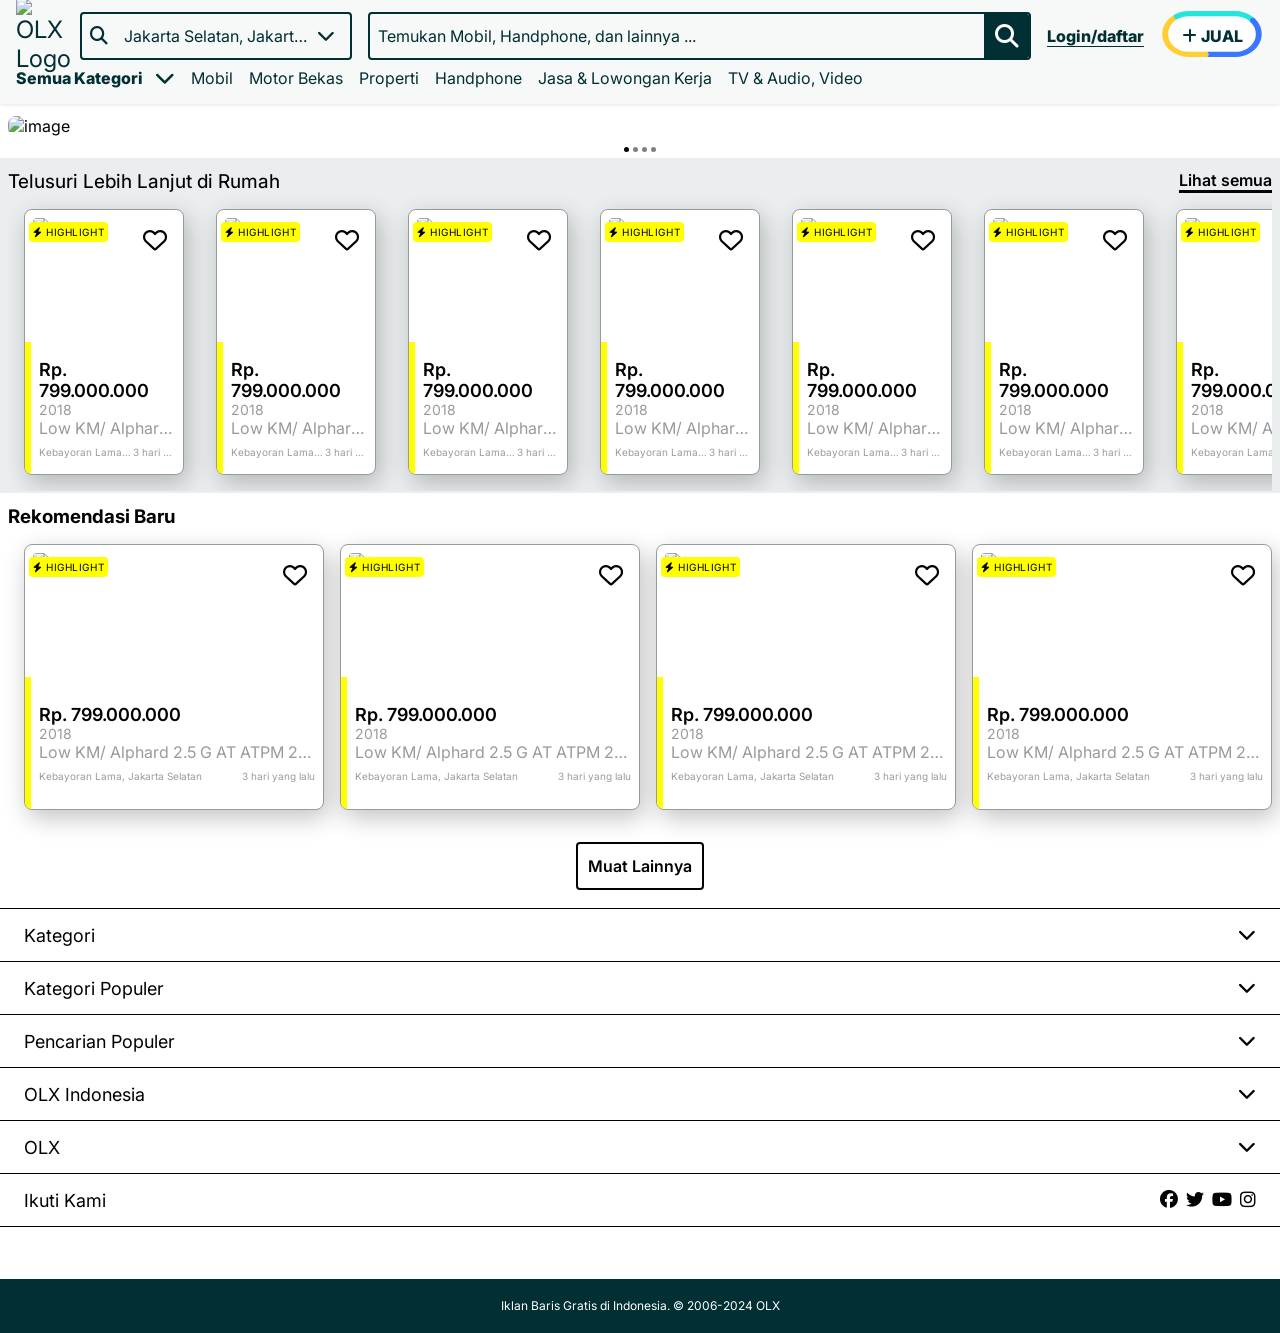
==== commit 772aa845: "(main): finish landing page" ====
--- a/src/index.html
+++ b/src/index.html
@@ -19,37 +19,108 @@
 
     <body>
         <header>
-            <div class="top-nav">
-                <div class="left-top-nav">
-                    <div class="hamburger-menu">
-                        <i class="fa-solid fa-bars"></i>
-                    </div>
-
-                    <img
-                        src="https://statics.olx.co.id/olxid/astra_branding/olx-indonesia-logo.svg"
-                        alt="OLX-Logo"
-                    />
-                </div>
-
-                <div class="right-top-nav">
-                    <p>
-                        Jakarta Selatan, Jakarta D.K.I
-                        <span><i class="fa-solid fa-location-dot"></i></span>
-                    </p>
-                </div>
-            </div>
-
-            <div class="bot-nav">
-                <div class="search-bar">
-                    <label for="search-id">
-                        <i class="fa-solid fa-magnifying-glass"></i>
-                    </label>
-                    <input
-                        type="search"
-                        name="input-search"
-                        id="search-id"
-                        placeholder="Temukan Mobil, Handphone, dan lainnya..."
-                    />
+            <div class="header w-full">
+                <div class="w-full header__height">
+                    <div class="header__container">
+                        <div class="header__logo">
+                            <div class="flex-center logo">
+                                <i class="fa-solid fa-bars"></i>
+
+                                <img
+                                    src="https://statics.olx.co.id/olxid/astra_branding/olx-indonesia-logo.svg"
+                                    alt="OLX Logo"
+                                />
+                            </div>
+
+                            <div class="loaction__mobile">
+                                Jakarta Indonesia&nbsp;<i
+                                    class="fa-solid fa-location-dot"
+                                ></i>
+                            </div>
+                        </div>
+
+                        <div class="header__middle">
+                            <div class="header__middle__wrapper w-full">
+                                <div class="header__location border-header">
+                                    <i class="fa-solid fa-magnifying-glass"></i>
+
+                                    <span class="text__location w-full"
+                                        >Jakarta Selatan, Jakarta
+                                        Indonesia</span
+                                    >
+                                    <span class="icon__location"
+                                        ><i class="fa-solid fa-chevron-down"></i
+                                    ></span>
+                                </div>
+
+                                <div
+                                    class="header__search w-full border-header"
+                                >
+                                    <span class="w-full h-full"
+                                        >Temukan Mobil, Handphone, dan lainnya
+                                        ...</span
+                                    >
+                                    <i
+                                        class="fa-solid fa-magnifying-glass flex-center"
+                                    ></i>
+                                </div>
+                            </div>
+                        </div>
+
+                        <div class="header__login flex-center">
+                            <div class="header__login__btn flex-center">
+                                <span>Login/daftar</span>
+                            </div>
+                            <div class="header__jual">
+                                <svg
+                                    width="104"
+                                    height="48"
+                                    viewBox="0 0 1603 768"
+                                >
+                                    <g>
+                                        <path
+                                            style="fill: white"
+                                            d="M434.442 16.944h718.82c202.72 0 367.057 164.337 367.057 367.058s-164.337 367.057-367.057 367.057h-718.82c-202.721 0-367.058-164.337-367.058-367.058s164.337-367.058 367.058-367.058z"
+                                        ></path>
+                                        <path
+                                            style="fill: #ffce32"
+                                            d="M427.241 669.489c-80.917 0-158.59-25.926-218.705-73.004l-0.016-0.014c-69.113-54.119-108.754-131.557-108.754-212.474 0-41.070 9.776-80.712 29.081-117.797 25.058-48.139 64.933-89.278 115.333-118.966l-52.379-67.581c-64.73 38.122-115.955 90.98-148.159 152.845-24.842 47.745-37.441 98.726-37.441 151.499 0 104.027 50.962 203.61 139.799 273.175h0.016c77.312 60.535 177.193 93.887 281.22 93.887h299.699l25.138-40.783-25.138-40.783h-299.698z"
+                                        ></path>
+                                        <path
+                                            style="fill: #23e5db"
+                                            d="M1318.522 38.596v0c-45.72-14.369-93.752-21.658-142.762-21.658h-748.511c-84.346 0-165.764 21.683-235.441 62.713l3.118 51.726 49.245 15.865c54.16-31.895 117.452-48.739 183.073-48.739h748.511c38.159 0 75.52 5.657 111.029 16.829v0c44.91 14.111 86.594 37.205 120.526 66.792l66.163-57.68c-43.616-38.010-97.197-67.703-154.957-85.852z"
+                                        ></path>
+                                        <path
+                                            style="fill: #3a77ff"
+                                            d="M1473.479 124.453l-55.855 9.91-10.307 47.76c61.844 53.929 95.92 125.617 95.92 201.88 0 25.235-3.772 50.26-11.214 74.363-38.348 124.311-168.398 211.129-316.262 211.129h-448.812l25.121 40.783-25.121 40.783h448.812c190.107 0 357.303-111.638 406.613-271.498 9.572-31.009 14.423-63.162 14.423-95.559 0-98.044-43.805-190.216-123.317-259.551z"
+                                        ></path>
+                                    </g>
+                                </svg>
+
+                                <p class="flex-center">
+                                    <i class="fa-solid fa-plus"></i>
+                                    <span>JUAL</span>
+                                </p>
+                            </div>
+                        </div>
+                    </div>
+                    <div class="header__container">
+                        <div class="header__categories w-full">
+                            <div class="header__categories__all">
+                                <span>Semua Kategori</span>
+                                <i class="fa-solid fa-chevron-down"></i>
+                            </div>
+
+                            <div class="header__categories__sp">
+                                <span>Mobil</span>
+                                <span>Motor Bekas</span>
+                                <span>Properti</span>
+                                <span>Handphone</span>
+                                <span>Jasa & Lowongan Kerja</span>
+                                <span>TV & Audio, Video</span>
+                            </div>
+                        </div>
+                    </div>
                 </div>
             </div>
         </header>
@@ -772,45 +843,75 @@
                         justify-content: center;
                         align-items: center;
                     "
-                >
-                    <div style="position: relative">
-                        <svg width="104" height="48" viewBox="0 0 1603 768">
-                            <g>
-                                <path
-                                    style="fill: #ffffff"
-                                    d="M434.442 16.944h718.82c202.72 0 367.057 164.337 367.057 367.058s-164.337 367.057-367.057 367.057h-718.82c-202.721 0-367.058-164.337-367.058-367.058s164.337-367.058 367.058-367.058z"
-                                ></path>
-                                <path
-                                    style="fill: yellow"
-                                    d="M427.241 669.489c-80.917 0-158.59-25.926-218.705-73.004l-0.016-0.014c-69.113-54.119-108.754-131.557-108.754-212.474 0-41.070 9.776-80.712 29.081-117.797 25.058-48.139 64.933-89.278 115.333-118.966l-52.379-67.581c-64.73 38.122-115.955 90.98-148.159 152.845-24.842 47.745-37.441 98.726-37.441 151.499 0 104.027 50.962 203.61 139.799 273.175h0.016c77.312 60.535 177.193 93.887 281.22 93.887h299.699l25.138-40.783-25.138-40.783h-299.698z"
-                                ></path>
-                                <path
-                                    style="fill: cyan"
-                                    d="M1318.522 38.596v0c-45.72-14.369-93.752-21.658-142.762-21.658h-748.511c-84.346 0-165.764 21.683-235.441 62.713l3.118 51.726 49.245 15.865c54.16-31.895 117.452-48.739 183.073-48.739h748.511c38.159 0 75.52 5.657 111.029 16.829v0c44.91 14.111 86.594 37.205 120.526 66.792l66.163-57.68c-43.616-38.010-97.197-67.703-154.957-85.852z"
-                                ></path>
-                                <path
-                                    style="fill: blue"
-                                    d="M1473.479 124.453l-55.855 9.91-10.307 47.76c61.844 53.929 95.92 125.617 95.92 201.88 0 25.235-3.772 50.26-11.214 74.363-38.348 124.311-168.398 211.129-316.262 211.129h-448.812l25.121 40.783-25.121 40.783h448.812c190.107 0 357.303-111.638 406.613-271.498 9.572-31.009 14.423-63.162 14.423-95.559 0-98.044-43.805-190.216-123.317-259.551z"
-                                ></path>
-                            </g>
-                        </svg>
-                        <span
-                            style="
-                                display: block;
-                                position: absolute;
-                                top: 50%;
-                                left: 50%;
-                                transform: translate(-50%, -70%);
-                                line-height: 1;
-                            "
-                            ><span style="font-weight: 700"
-                                ><i class="fa-solid fa-plus"></i>Jual</span
-                            ></span
-                        >
-                    </div>
-                </div>
+                ></div>
             </section>
+
+            <section id="dropdown-section" class="dropdown">
+                <div class="dropdown-title">
+                    <div class="dropdown-sp">
+                        <span>Kategori</span>
+
+                        <span><i class="fa-solid fa-chevron-down"></i></span>
+                    </div>
+                </div>
+                <div class="dropdown-title">
+                    <div class="dropdown-sp">
+                        <span>Kategori Populer</span>
+
+                        <span><i class="fa-solid fa-chevron-down"></i></span>
+                    </div>
+                </div>
+                <div class="dropdown-title">
+                    <div class="dropdown-sp">
+                        <span>Pencarian Populer</span>
+
+                        <span><i class="fa-solid fa-chevron-down"></i></span>
+                    </div>
+                </div>
+                <div class="dropdown-title">
+                    <div class="dropdown-sp">
+                        <span>OLX Indonesia</span>
+
+                        <span><i class="fa-solid fa-chevron-down"></i></span>
+                    </div>
+                </div>
+                <div class="dropdown-title">
+                    <div class="dropdown-sp">
+                        <span>OLX</span>
+
+                        <span><i class="fa-solid fa-chevron-down"></i></span>
+                    </div>
+                </div>
+                <div class="dropdown-title">
+                    <div class="dropdown-sp">
+                        <span>Ikuti Kami</span>
+
+                        <span>
+                            <i class="fa-brands fa-facebook"></i>
+                            <i class="fa-brands fa-twitter"></i>
+                            <i class="fa-brands fa-youtube"></i>
+                            <i class="fa-brands fa-instagram"></i>
+                        </span>
+                    </div>
+                </div>
+            </section>
+            <div style="height: 52px" class="flex-center w-full">
+                <div>
+                    <img
+                        src="https://statics.olx.co.id/external/base/img/playstore.png"
+                        alt=""
+                    />
+                    <img
+                        src="https://statics.olx.co.id/external/base/img/appstore.png"
+                        alt=""
+                    />
+                </div>
+            </div>
         </main>
+
+        <footer>
+            <span>Iklan Baris Gratis di Indonesia. © 2006-2024 OLX</span>
+        </footer>
 
         <script src="https://cdn.jsdelivr.net/npm/gsap@3.12.5/dist/gsap.min.js"></script>
         <script src="index.js"></script>
--- a/src/style.css
+++ b/src/style.css
@@ -11,8 +11,22 @@
     -webkit-font-smoothing: antialiased;
 }
 
+a {
+    text-decoration: none;
+    color: inherit;
+}
+
 body {
     position: relative;
+}
+
+footer {
+    background-color: #002f34;
+    font-size: 12px;
+    line-height: 18px;
+    color: #ffffff;
+    text-align: center;
+    padding: 18px;
 }
 
 main {
@@ -22,105 +36,6 @@
     width: 100%;
     position: relative;
     overflow-x: hidden;
-}
-
-header {
-    background-color: white;
-    z-index: 50;
-    top: 0px;
-    left: 0px;
-    position: sticky;
-    width: 100%;
-    height: 104px;
-    padding: 8px;
-    display: flex;
-    flex-direction: column;
-    gap: 8px 0;
-    border-bottom: 1px solid hsla(0, 0%, 50%, 0.8);
-}
-
-.top-nav {
-    width: 100%;
-    height: 50%;
-    display: flex;
-    justify-content: space-between;
-    align-items: center;
-}
-
-.bot-nav {
-    width: 100%;
-    height: 38px;
-    padding: 12px 16px;
-    display: flex;
-    align-items: center;
-    justify-content: center;
-    border: 2px solid #010203;
-    border-radius: 4px;
-}
-
-.left-top-nav {
-    display: flex;
-    justify-content: space-between;
-    align-items: center;
-}
-
-.right-top-nav {
-    display: flex;
-    justify-content: space-between;
-    align-items: center;
-    overflow: hidden;
-}
-
-.hamburger-menu {
-    height: 40px;
-    width: 40px;
-    font-size: 23px;
-    text-align: center;
-    display: flex;
-    align-items: center;
-    justify-content: center;
-}
-
-.right-top-nav p span {
-    margin: 0 8px;
-}
-
-.right-top-nav p {
-    margin-left: 8px;
-    text-overflow: ellipsis;
-    text-wrap: nowrap;
-}
-
-input[type='search'] {
-    overflow: hidden;
-}
-
-input[type='search']::placeholder {
-    text-overflow: ellipsis;
-    width: 80%;
-}
-
-.search-bar {
-    width: 100%;
-    display: flex;
-    align-items: center;
-    justify-content: center;
-}
-
-.search-bar label {
-    cursor: pointer;
-}
-
-#search-id {
-    cursor: pointer;
-    padding: 4px;
-    font-size: 16px;
-    white-space: nowrap;
-    overflow: hidden;
-    text-overflow: ellipsis;
-    width: 380px;
-    outline: 0;
-    border: none;
 }
 
 .container {
@@ -370,27 +285,323 @@
 
 .load-more {
     margin: 16px 0;
+    height: 100%;
     width: 100%;
     display: flex;
     justify-content: center;
     align-items: center;
 }
 .load-more span {
-    padding: 4px;
+    display: flex;
+    align-items: center;
+    justify-content: center;
+    height: 48px;
     border: 2px solid #010203;
+    padding: 0 10px;
     border-radius: 4px;
-}
-a {
-    text-decoration: none;
-    color: inherit;
+    font-weight: 600;
+}
+
+.dropdown {
+    height: 100%;
+    width: 100%;
+    border-bottom: 1px solid #010203;
+}
+
+.dropdown-title {
+    border-top: 1px solid #010203;
+    width: 100%;
+    flex: 1;
+    display: flex;
+    align-items: center;
+    font-size: 16px;
+}
+
+.dropdown-sp {
+    font-size: 18px;
+    padding: 0 24px;
+    width: 100%;
+    display: flex;
+    align-items: center;
+    justify-content: space-between;
+}
+
+.dropdown-sp span:nth-last-of-type(1) {
+    height: 52px;
+    width: 52px;
+    display: flex;
+    align-items: center;
+    justify-content: end;
+    gap: 8px;
+}
+
+.w-full {
+    width: 100%;
+}
+
+.flex-center {
+    display: flex;
+    align-items: center;
+    justify-content: center;
+}
+
+.h-full {
+    height: 100%;
+}
+
+header {
+    z-index: 9999999999990;
+    top: 0;
+    left: 0;
+    position: sticky;
+    color: #002f34;
+    background-color: #ffffff;
+    box-shadow: 0 1px 4px 0 rgba(0, 0, 0, 0.1);
+    font-size: 16px;
+}
+
+.header {
+    height: 100%;
+    background-color: #002f3408;
+    padding: 10px 16px;
+}
+
+.border-header {
+    border: 2px solid #002f34;
+    border-radius: 4px;
+}
+
+.header__logo {
+    display: flex;
+    align-items: center;
+    gap: 4px;
+    justify-content: flex-start;
+    font-size: 24px;
+}
+
+.logo {
+    gap: 8px;
+}
+
+.logo i {
+    display: block;
+    gap: 8px;
+}
+
+.loaction__mobile {
+    width: 100%;
+    display: flex;
+    justify-content: flex-end;
+    align-items: center;
+}
+
+.header__categories {
+    display: none;
+}
+
+.header__search {
+    height: 48px;
+    width: 100%;
+    padding: 0 4px;
+    display: flex;
+    align-items: center;
+    flex-direction: row-reverse;
+    overflow: hidden;
+    text-wrap: nowrap;
+    text-overflow: ellipsis;
+}
+
+.header__search span {
+    height: fit-content;
+}
+
+.header__location {
+    display: none;
+    overflow: hidden;
+    text-wrap: nowrap;
+    text-overflow: ellipsis;
+}
+
+.header__login .header__login__btn {
+    display: none;
+}
+
+.header__jual {
+    z-index: 10;
+    bottom: 5%;
+    position: fixed;
+}
+
+.header__jual p {
+    gap: 4px;
+    top: 50%;
+    left: 50%;
+    transform: translate(-50%, -50%);
+    font-weight: 800;
+    position: absolute;
+}
+
+.mobile {
+    display: block;
+}
+
+.desktop {
+    display: none;
 }
 
 @media (min-width: 480px) {
-    .hamburger-menu {
+    .mobile {
         display: none;
     }
 
-    .search-bar {
-        justify-content: left;
-    }
-}
+    .desktop {
+        display: block;
+    }
+
+    .spacer {
+        display: none;
+    }
+
+    #category-section {
+        display: none;
+    }
+
+    .header__container {
+        height: 100%;
+        display: flex;
+        margin: 0 auto;
+        align-items: center;
+        max-width: 1280px;
+        position: relative;
+    }
+
+    .header__logo {
+        height: 48px;
+        width: 48px;
+    }
+
+    .header__logo img {
+        height: 100%;
+        width: 100%;
+        object-fit: cover;
+    }
+
+    .header__middle {
+        display: flex;
+        flex: 1;
+        margin: 0 16px;
+    }
+
+    .header__middle__wrapper {
+        min-width: 630px;
+        display: flex;
+        flex: 1;
+        flex-direction: row;
+        align-items: flex-start;
+        justify-content: center;
+    }
+
+    .header__location {
+        height: 48px;
+        width: 272px;
+        max-width: 320px;
+        overflow: unset;
+        padding: 0 8px;
+        display: flex;
+        align-items: center;
+    }
+
+    .header__location i {
+        font-size: 18px;
+    }
+
+    .header__location .text__location {
+        overflow: hidden;
+        text-wrap: nowrap;
+        text-overflow: ellipsis;
+        padding-left: 16px;
+    }
+
+    .icon__location {
+        display: flex;
+        align-items: center;
+        justify-content: center;
+        height: 40px;
+        width: 40px;
+    }
+
+    .header__search {
+        flex-direction: row;
+        padding: 0 0;
+        margin-left: 16px;
+    }
+
+    .header__search span {
+        display: flex;
+        align-items: center;
+        padding: 0 8px;
+        text-align: center;
+    }
+
+    .header__search i {
+        height: 100%;
+        background-color: #002f34;
+        color: #ffffff;
+        width: 48px;
+        font-size: 24px;
+    }
+
+    .header__login {
+        gap: 16px;
+    }
+
+    .header__login .header__login__btn {
+        display: block;
+        font-weight: 800;
+        text-decoration: underline;
+        text-underline-offset: 4px;
+    }
+
+    .header__jual {
+        position: relative;
+    }
+
+    .header__categories {
+        display: flex;
+        align-items: center;
+        height: 24px;
+        padding: 16px 0;
+    }
+
+    .header__categories__all {
+        display: flex;
+        gap: 8px;
+        font-size: 16px;
+        text-align: center;
+        font-weight: 800;
+    }
+
+    .header__categories__all i {
+        margin-left: 4px;
+        font-size: 20px;
+    }
+
+    .header__categories__sp {
+        margin-left: 16px;
+        gap: 16px;
+        align-items: center;
+        display: flex;
+    }
+
+    .header__categories__sp span {
+        display: block;
+    }
+
+    .loaction__mobile {
+        display: none;
+    }
+
+    .logo i {
+        display: none;
+    }
+}
